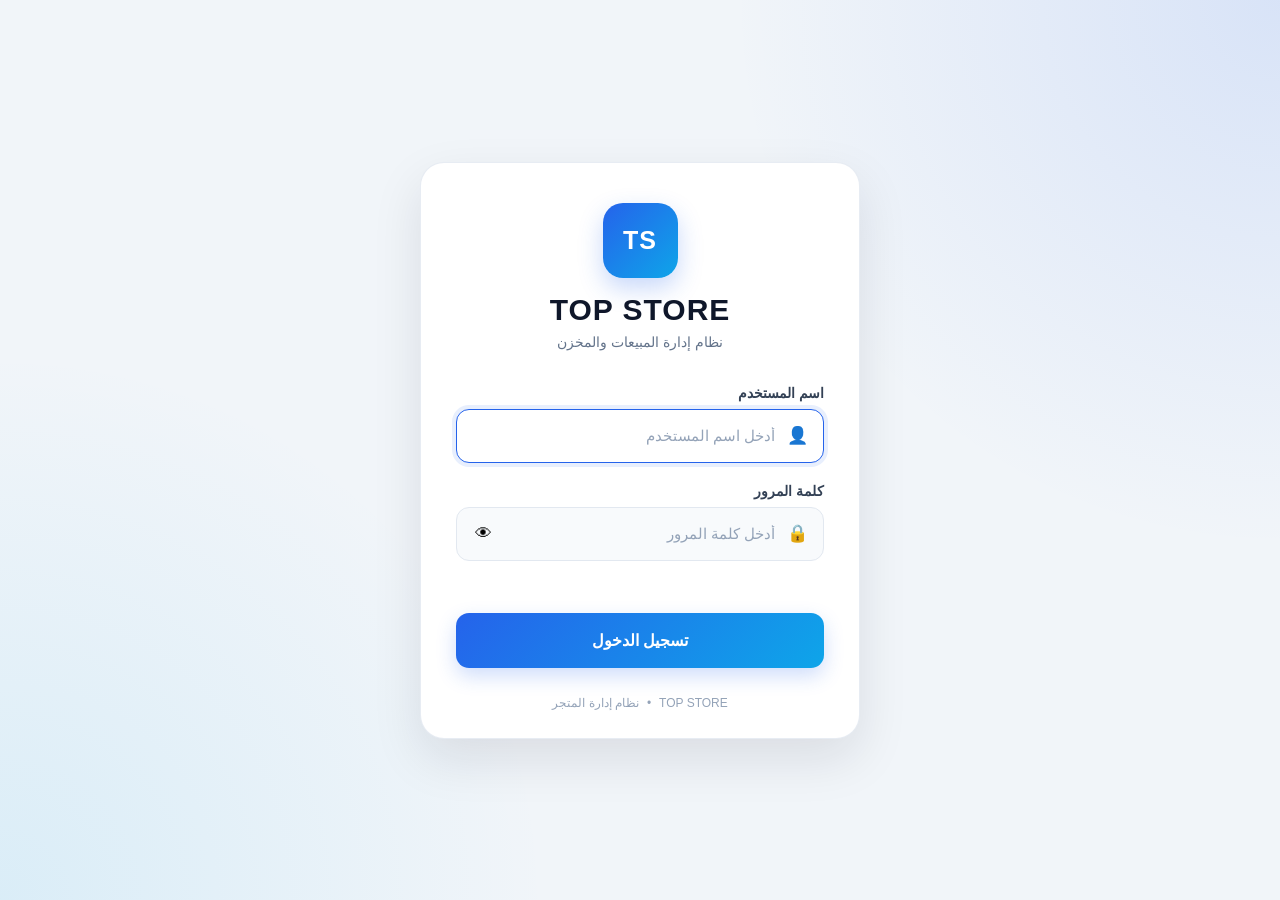
==== dashboard.html @ eb94e944 "Add files via upload" ====
<!DOCTYPE html>
<html lang="ar" dir="rtl">

<head>

    <meta charset="UTF-8">

    <meta name="viewport"
          content="width=device-width, initial-scale=1.0">

    <meta name="description"
          content="TOP STORE Dashboard">

    <title>TOP STORE | الرئيسية</title>

    <link rel="stylesheet"
          href="dashboard.css">

</head>


<body>

<div class="app">


    <!-- ==============================
         Sidebar
         ============================== -->

    <aside class="sidebar" id="sidebar">

        <div class="logo">

            <div class="logo-icon">
                TS
            </div>

            <div>

                <strong>TOP STORE</strong>

                <span>نظام إدارة المتجر</span>

            </div>

        </div>


        <nav class="menu">


            <a href="dashboard.html"
               class="menu-item active">

                <span>🏠</span>

                <span>الرئيسية</span>

            </a>


            <a href="sales.html"
               class="menu-item">

                <span>🛒</span>

                <span>المبيعات</span>

            </a>


            <a href="products.html"
               class="menu-item">

                <span>📦</span>

                <span>المنتجات والمخزن</span>

            </a>


            <a href="returns.html"
               class="menu-item">

                <span>🔄</span>

                <span>المرتجعات</span>

            </a>


            <a href="maintenance.html"
               class="menu-item">

                <span>🔧</span>

                <span>الصيانة</span>

            </a>


            <div class="menu-title">
                الإدارة المالية
            </div>


            <a href="accounts.html"
               class="menu-item">

                <span>💰</span>

                <span>الحسابات</span>

            </a>


            <a href="expenses.html"
               class="menu-item">

                <span>💸</span>

                <span>المصروفات</span>

            </a>


            <div class="menu-title">
                التقارير والإدارة
            </div>


            <a href="reports.html"
               class="menu-item">

                <span>📊</span>

                <span>التقارير</span>

            </a>


            <a href="users.html"
               class="menu-item">

                <span>👥</span>

                <span>المستخدمين</span>

            </a>


        </nav>


        <div class="sidebar-bottom">

            <button id="logoutButton"
                    class="logout-button">

                🚪

                <span>
                    تسجيل الخروج
                </span>

            </button>

        </div>

    </aside>



    <!-- ==============================
         Main
         ============================== -->

    <main class="main">


        <!-- Header -->

        <header class="header">

            <button
                id="menuButton"
                class="menu-button">

                ☰

            </button>


            <div class="header-title">

                <h1>
                    الرئيسية
                </h1>

                <p>
                    مرحبًا بك في TOP STORE
                </p>

            </div>


            <div class="user-area">

                <div class="user-info">

                    <strong id="usernameDisplay">
                        admin
                    </strong>

                    <span>
                        المدير
                    </span>

                </div>


                <div class="user-avatar">
                    A
                </div>

            </div>

        </header>



        <!-- Content -->

        <section class="content">


            <!-- Welcome -->

            <div class="welcome-card">

                <div>

                    <h2>
                        أهلاً بك 👋
                    </h2>

                    <p>
                        من هنا يمكنك إدارة المبيعات
                        والمخزن والصيانة والحسابات.
                    </p>

                </div>

                <div class="welcome-icon">
                    🏪
                </div>

            </div>



            <!-- Statistics -->

            <div class="stats-grid">


                <div class="stat-card">

                    <div class="stat-icon blue">
                        🛒
                    </div>

                    <div>

                        <span>
                            مبيعات اليوم
                        </span>

                        <strong>
                            0 ج.م
                        </strong>

                    </div>

                </div>


                <div class="stat-card">

                    <div class="stat-icon green">
                        💵
                    </div>

                    <div>

                        <span>
                            الأرباح
                        </span>

                        <strong>
                            0 ج.م
                        </strong>

                    </div>

                </div>


                <div class="stat-card">

                    <div class="stat-icon orange">
                        📦
                    </div>

                    <div>

                        <span>
                            المنتجات
                        </span>

                        <strong>
                            0
                        </strong>

                    </div>

                </div>


                <div class="stat-card">

                    <div class="stat-icon red">
                        ⚠️
                    </div>

                    <div>

                        <span>
                            منتجات ناقصة
                        </span>

                        <strong>
                            0
                        </strong>

                    </div>

                </div>

            </div>



            <!-- Quick Actions -->

            <div class="section-header">

                <div>

                    <h2>
                        العمليات السريعة
                    </h2>

                    <p>
                        اختصارات لأهم وظائف النظام
                    </p>

                </div>

            </div>


            <div class="quick-grid">


                <a href="sales.html"
                   class="quick-card">

                    <span>
                        🛒
                    </span>

                    <strong>
                        بيع جديد
                    </strong>

                    <small>
                        إنشاء فاتورة جديدة
                    </small>

                </a>


                <a href="products.html"
                   class="quick-card">

                    <span>
                        📦
                    </span>

                    <strong>
                        إضافة منتج
                    </strong>

                    <small>
                        إضافة منتج للمخزن
                    </small>

                </a>


                <a href="maintenance.html"
                   class="quick-card">

                    <span>
                        🔧
                    </span>

                    <strong>
                        صيانة جديدة
                    </strong>

                    <small>
                        تسجيل جهاز للصيانة
                    </small>

                </a>


                <a href="expenses.html"
                   class="quick-card">

                    <span>
                        💸
                    </span>

                    <strong>
                        إضافة مصروف
                    </strong>

                    <small>
                        تسجيل مصروف جديد
                    </small>

                </a>

            </div>



            <!-- Activity -->

            <div class="section-header">

                <div>

                    <h2>
                        آخر العمليات
                    </h2>

                    <p>
                        أحدث عمليات النظام
                    </p>

                </div>

            </div>


            <div class="empty-card">

                <div class="empty-icon">
                    📋
                </div>

                <h3>
                    لا توجد عمليات حتى الآن
                </h3>

                <p>
                    عند تنفيذ عمليات البيع أو
                    إضافة المنتجات ستظهر هنا.
                </p>

            </div>


        </section>


    </main>

</div>


<script src="dashboard.js"></script>

</body>

</html>
---- dashboard.css ----
* {
    margin: 0;
    padding: 0;
    box-sizing: border-box;
}

:root {

    --primary: #2563eb;
    --primary-dark: #1d4ed8;

    --background: #f1f5f9;
    --white: #ffffff;

    --text: #0f172a;
    --muted: #64748b;

    --border: #e2e8f0;

    --sidebar: #0f172a;

    --danger: #dc2626;
    --success: #16a34a;
    --warning: #f59e0b;
}

body {

    font-family:
        "Segoe UI",
        Tahoma,
        Arial,
        sans-serif;

    background: var(--background);

    color: var(--text);
}


.app {

    min-height: 100vh;

    display: flex;
}


/* ==================================
   Sidebar
   ================================== */

.sidebar {

    position: fixed;

    right: 0;
    top: 0;

    width: 270px;

    height: 100vh;

    background: var(--sidebar);

    color: white;

    display: flex;

    flex-direction: column;

    z-index: 1000;

    transition: transform 0.3s ease;
}


.logo {

    height: 90px;

    padding: 20px;

    display: flex;

    align-items: center;

    gap: 12px;

    border-bottom:
        1px solid rgba(255,255,255,0.08);
}


.logo-icon {

    width: 48px;
    height: 48px;

    border-radius: 13px;

    display: flex;

    align-items: center;
    justify-content: center;

    font-weight: 800;

    background:
        linear-gradient(
            135deg,
            #2563eb,
            #0ea5e9
        );
}


.logo strong {

    display: block;

    font-size: 17px;
}


.logo span {

    display: block;

    margin-top: 4px;

    font-size: 11px;

    color: #94a3b8;
}


/* Menu */

.menu {

    flex: 1;

    padding: 18px 12px;

    overflow-y: auto;
}


.menu-item {

    display: flex;

    align-items: center;

    gap: 13px;

    height: 48px;

    padding: 0 15px;

    margin-bottom: 5px;

    border-radius: 10px;

    color: #cbd5e1;

    text-decoration: none;

    font-size: 14px;

    transition:
        background 0.2s,
        color 0.2s;
}


.menu-item:hover {

    background:
        rgba(255,255,255,0.07);

    color: white;
}


.menu-item.active {

    background:
        linear-gradient(
            135deg,
            #2563eb,
            #0ea5e9
        );

    color: white;
}


.menu-item span:first-child {

    width: 23px;

    text-align: center;

    font-size: 17px;
}


.menu-title {

    color: #64748b;

    font-size: 11px;

    margin: 23px 14px 8px;
}


/* Sidebar Bottom */

.sidebar-bottom {

    padding: 15px;

    border-top:
        1px solid rgba(255,255,255,0.08);
}


.logout-button {

    width: 100%;

    height: 46px;

    border: none;

    border-radius: 10px;

    background:
        rgba(220,38,38,0.12);

    color: #fca5a5;

    cursor: pointer;

    font-size: 14px;

    display: flex;

    align-items: center;

    justify-content: center;

    gap: 10px;
}


.logout-button:hover {

    background:
        rgba(220,38,38,0.20);
}


/* ==================================
   Main
   ================================== */

.main {

    width: calc(100% - 270px);

    margin-right: 270px;

    min-height: 100vh;
}


/* Header */

.header {

    height: 90px;

    background: var(--white);

    border-bottom:
        1px solid var(--border);

    display: flex;

    align-items: center;

    padding: 0 30px;

    justify-content: space-between;
}


.menu-button {

    display: none;

    border: none;

    background: #f1f5f9;

    width: 42px;
    height: 42px;

    border-radius: 10px;

    cursor: pointer;

    font-size: 20px;
}


.header-title {

    flex: 1;

    margin-right: 20px;
}


.header-title h1 {

    font-size: 22px;

    margin-bottom: 4px;
}


.header-title p {

    color: var(--muted);

    font-size: 13px;
}


.user-area {

    display: flex;

    align-items: center;

    gap: 12px;
}


.user-info {

    text-align: left;
}


.user-info strong {

    display: block;

    font-size: 14px;
}


.user-info span {

    display: block;

    color: var(--muted);

    font-size: 11px;

    margin-top: 3px;
}


.user-avatar {

    width: 44px;
    height: 44px;

    border-radius: 50%;

    background:
        linear-gradient(
            135deg,
            #2563eb,
            #0ea5e9
        );

    color: white;

    display: flex;

    align-items: center;
    justify-content: center;

    font-weight: 800;
}


/* ==================================
   Content
   ================================== */

.content {

    padding: 30px;
}


/* Welcome */

.welcome-card {

    min-height: 150px;

    padding: 28px;

    border-radius: 18px;

    background:
        linear-gradient(
            135deg,
            #2563eb,
            #0ea5e9
        );

    color: white;

    display: flex;

    align-items: center;

    justify-content: space-between;

    margin-bottom: 25px;
}


.welcome-card h2 {

    font-size: 25px;

    margin-bottom: 8px;
}


.welcome-card p {

    color: rgba(255,255,255,0.85);

    font-size: 14px;
}


.welcome-icon {

    font-size: 65px;

    opacity: 0.9;
}


/* ==================================
   Stats
   ================================== */

.stats-grid {

    display: grid;

    grid-template-columns:
        repeat(4, 1fr);

    gap: 18px;

    margin-bottom: 35px;
}


.stat-card {

    background: white;

    border:
        1px solid var(--border);

    border-radius: 16px;

    padding: 20px;

    display: flex;

    align-items: center;

    gap: 15px;

    box-shadow:
        0 4px 12px rgba(15,23,42,0.03);
}


.stat-icon {

    width: 52px;
    height: 52px;

    border-radius: 13px;

    display: flex;

    align-items: center;
    justify-content: center;

    font-size: 22px;
}


.stat-icon.blue {

    background: #dbeafe;
}


.stat-icon.green {

    background: #dcfce7;
}


.stat-icon.orange {

    background: #fef3c7;
}


.stat-icon.red {

    background: #fee2e2;
}


.stat-card span {

    display: block;

    color: var(--muted);

    font-size: 12px;

    margin-bottom: 6px;
}


.stat-card strong {

    font-size: 20px;
}


/* ==================================
   Section
   ================================== */

.section-header {

    margin-bottom: 15px;
}


.section-header h2 {

    font-size: 19px;

    margin-bottom: 5px;
}


.section-header p {

    color: var(--muted);

    font-size: 13px;
}


/* Quick Actions */

.quick-grid {

    display: grid;

    grid-template-columns:
        repeat(4, 1fr);

    gap: 18px;

    margin-bottom: 35px;
}


.quick-card {

    background: white;

    border:
        1px solid var(--border);

    border-radius: 16px;

    padding: 22px;

    text-decoration: none;

    color: var(--text);

    transition:
        transform 0.2s,
        box-shadow 0.2s,
        border-color 0.2s;
}


.quick-card:hover {

    transform: translateY(-3px);

    border-color: #bfdbfe;

    box-shadow:
        0 10px 25px rgba(15,23,42,0.08);
}


.quick-card span {

    display: block;

    font-size: 30px;

    margin-bottom: 12px;
}


.quick-card strong {

    display: block;

    font-size: 15px;

    margin-bottom: 6px;
}


.quick-card small {

    color: var(--muted);

    font-size: 12px;
}


/* Empty */

.empty-card {

    background: white;

    border:
        1px solid var(--border);

    border-radius: 16px;

    min-height: 230px;

    display: flex;

    flex-direction: column;

    align-items: center;

    justify-content: center;

    text-align: center;

    padding: 30px;
}


.empty-icon {

    font-size: 42px;

    margin-bottom: 12px;
}


.empty-card h3 {

    font-size: 16px;

    margin-bottom: 8px;
}


.empty-card p {

    color: var(--muted);

    font-size: 13px;
}


/* ==================================
   Responsive
   ================================== */

@media (max-width: 1100px) {

    .stats-grid {

        grid-template-columns:
            repeat(2, 1fr);
    }

    .quick-grid {

        grid-template-columns:
            repeat(2, 1fr);
    }
}


@media (max-width: 800px) {

    .sidebar {

        transform:
            translateX(100%);
    }

    .sidebar.open {

        transform:
            translateX(0);
    }

    .main {

        width: 100%;

        margin-right: 0;
    }

    .menu-button {

        display: block;
    }

    .header {

        padding: 0 18px;

        gap: 10px;
    }

    .content {

        padding: 18px;
    }
}


@media (max-width: 550px) {

    .header {

        height: 75px;
    }

    .header-title h1 {

        font-size: 18px;
    }

    .header-title p {

        display: none;
    }

    .user-info {

        display: none;
    }

    .user-avatar {

        width: 40px;
        height: 40px;
    }

    .welcome-card {

        padding: 22px;

        min-height: 135px;
    }

    .welcome-card h2 {

        font-size: 21px;
    }

    .welcome-icon {

        font-size: 45px;
    }

    .stats-grid {

        grid-template-columns: 1fr;
    }

    .quick-grid {

        grid-template-columns: 1fr 1fr;

        gap: 10px;
    }

    .quick-card {

        padding: 16px;
    }
}


@media (max-width: 360px) {

    .quick-grid {

        grid-template-columns: 1fr;
    }
}
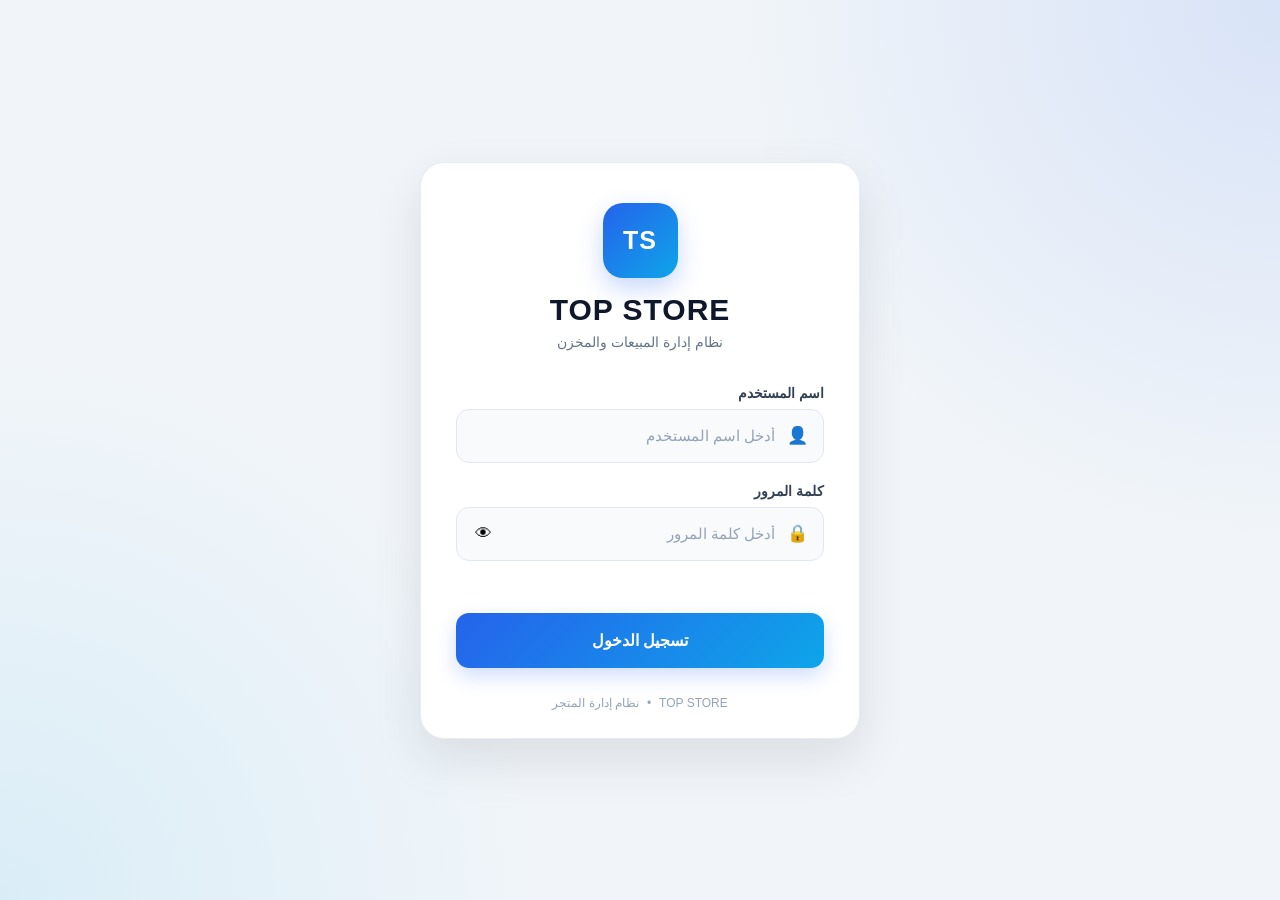
==== commit 71e55790: "Update dashboard.html" ====
--- a/dashboard.html
+++ b/dashboard.html
@@ -18,15 +18,13 @@
 
 </head>
 
-
 <body>
 
 <div class="app">
 
-
-    <!-- ==============================
-         Sidebar
-         ============================== -->
+    <!-- ==========================================
+         SIDEBAR
+    =========================================== -->
 
     <aside class="sidebar" id="sidebar">
 
@@ -37,25 +35,30 @@
             </div>
 
             <div>
-
                 <strong>TOP STORE</strong>
 
-                <span>نظام إدارة المتجر</span>
-
+                <span>
+                    نظام إدارة المتجر
+                </span>
             </div>
 
         </div>
 
 
+        <!-- ======================================
+             MENU
+        ======================================= -->
+
         <nav class="menu">
-
 
             <a href="dashboard.html"
                class="menu-item active">
 
                 <span>🏠</span>
 
-                <span>الرئيسية</span>
+                <span>
+                    الرئيسية
+                </span>
 
             </a>
 
@@ -65,7 +68,9 @@
 
                 <span>🛒</span>
 
-                <span>المبيعات</span>
+                <span>
+                    المبيعات
+                </span>
 
             </a>
 
@@ -75,7 +80,9 @@
 
                 <span>📦</span>
 
-                <span>المنتجات والمخزن</span>
+                <span>
+                    المنتجات والمخزن
+                </span>
 
             </a>
 
@@ -85,7 +92,9 @@
 
                 <span>🔄</span>
 
-                <span>المرتجعات</span>
+                <span>
+                    المرتجعات
+                </span>
 
             </a>
 
@@ -95,7 +104,9 @@
 
                 <span>🔧</span>
 
-                <span>الصيانة</span>
+                <span>
+                    الصيانة
+                </span>
 
             </a>
 
@@ -110,7 +121,9 @@
 
                 <span>💰</span>
 
-                <span>الحسابات</span>
+                <span>
+                    الحسابات
+                </span>
 
             </a>
 
@@ -120,7 +133,9 @@
 
                 <span>💸</span>
 
-                <span>المصروفات</span>
+                <span>
+                    المصروفات
+                </span>
 
             </a>
 
@@ -135,7 +150,9 @@
 
                 <span>📊</span>
 
-                <span>التقارير</span>
+                <span>
+                    التقارير
+                </span>
 
             </a>
 
@@ -145,20 +162,29 @@
 
                 <span>👥</span>
 
-                <span>المستخدمين</span>
-
-            </a>
-
+                <span>
+                    المستخدمين
+                </span>
+
+            </a>
 
         </nav>
 
 
+        <!-- ======================================
+             LOGOUT
+        ======================================= -->
+
         <div class="sidebar-bottom">
 
-            <button id="logoutButton"
-                    class="logout-button">
-
-                🚪
+            <button
+                id="logoutButton"
+                class="logout-button"
+                type="button">
+
+                <span>
+                    🚪
+                </span>
 
                 <span>
                     تسجيل الخروج
@@ -171,21 +197,23 @@
     </aside>
 
 
-
-    <!-- ==============================
-         Main
-         ============================== -->
+    <!-- ==========================================
+         MAIN
+    =========================================== -->
 
     <main class="main">
 
 
-        <!-- Header -->
+        <!-- ======================================
+             HEADER
+        ======================================= -->
 
         <header class="header">
 
             <button
                 id="menuButton"
-                class="menu-button">
+                class="menu-button"
+                type="button">
 
                 ☰
 
@@ -205,23 +233,29 @@
             </div>
 
 
+            <!-- USER -->
+
             <div class="user-area">
 
                 <div class="user-info">
 
                     <strong id="usernameDisplay">
-                        admin
+                        المستخدم
                     </strong>
 
-                    <span>
-                        المدير
+                    <span id="roleDisplay">
+                        المستخدم
                     </span>
 
                 </div>
 
 
-                <div class="user-avatar">
-                    A
+                <div
+                    class="user-avatar"
+                    id="userAvatar">
+
+                    U
+
                 </div>
 
             </div>
@@ -229,13 +263,16 @@
         </header>
 
 
-
-        <!-- Content -->
+        <!-- ======================================
+             CONTENT
+        ======================================= -->
 
         <section class="content">
 
 
-            <!-- Welcome -->
+            <!-- ==================================
+                 WELCOME
+            =================================== -->
 
             <div class="welcome-card">
 
@@ -246,11 +283,13 @@
                     </h2>
 
                     <p>
-                        من هنا يمكنك إدارة المبيعات
-                        والمخزن والصيانة والحسابات.
+                        من هنا يمكنك إدارة
+                        المبيعات والمخزن
+                        والصيانة والحسابات.
                     </p>
 
                 </div>
+
 
                 <div class="welcome-icon">
                     🏪
@@ -259,11 +298,14 @@
             </div>
 
 
-
-            <!-- Statistics -->
+            <!-- ==================================
+                 STATISTICS
+            =================================== -->
 
             <div class="stats-grid">
 
+
+                <!-- SALES -->
 
                 <div class="stat-card">
 
@@ -277,7 +319,7 @@
                             مبيعات اليوم
                         </span>
 
-                        <strong>
+                        <strong id="todaySales">
                             0 ج.م
                         </strong>
 
@@ -285,6 +327,8 @@
 
                 </div>
 
+
+                <!-- PROFITS -->
 
                 <div class="stat-card">
 
@@ -298,7 +342,7 @@
                             الأرباح
                         </span>
 
-                        <strong>
+                        <strong id="todayProfit">
                             0 ج.م
                         </strong>
 
@@ -306,6 +350,8 @@
 
                 </div>
 
+
+                <!-- PRODUCTS -->
 
                 <div class="stat-card">
 
@@ -319,7 +365,7 @@
                             المنتجات
                         </span>
 
-                        <strong>
+                        <strong id="productsCount">
                             0
                         </strong>
 
@@ -327,6 +373,8 @@
 
                 </div>
 
+
+                <!-- LOW STOCK -->
 
                 <div class="stat-card">
 
@@ -340,7 +388,7 @@
                             منتجات ناقصة
                         </span>
 
-                        <strong>
+                        <strong id="lowStockCount">
                             0
                         </strong>
 
@@ -351,8 +399,9 @@
             </div>
 
 
-
-            <!-- Quick Actions -->
+            <!-- ==================================
+                 QUICK ACTIONS
+            =================================== -->
 
             <div class="section-header">
 
@@ -374,6 +423,8 @@
             <div class="quick-grid">
 
 
+                <!-- NEW SALE -->
+
                 <a href="sales.html"
                    class="quick-card">
 
@@ -392,6 +443,8 @@
                 </a>
 
 
+                <!-- PRODUCTS -->
+
                 <a href="products.html"
                    class="quick-card">
 
@@ -400,15 +453,17 @@
                     </span>
 
                     <strong>
-                        إضافة منتج
+                        المنتجات والمخزن
                     </strong>
 
                     <small>
-                        إضافة منتج للمخزن
+                        إدارة المنتجات والمخزون
                     </small>
 
                 </a>
 
+
+                <!-- MAINTENANCE -->
 
                 <a href="maintenance.html"
                    class="quick-card">
@@ -428,6 +483,8 @@
                 </a>
 
 
+                <!-- EXPENSES -->
+
                 <a href="expenses.html"
                    class="quick-card">
 
@@ -448,8 +505,9 @@
             </div>
 
 
-
-            <!-- Activity -->
+            <!-- ==================================
+                 ACTIVITY
+            =================================== -->
 
             <div class="section-header">
 
@@ -468,7 +526,9 @@
             </div>
 
 
-            <div class="empty-card">
+            <div
+                class="empty-card"
+                id="activityContainer">
 
                 <div class="empty-icon">
                     📋
@@ -488,14 +548,22 @@
 
         </section>
 
-
     </main>
 
 </div>
 
 
+<!-- ==========================================
+     SCRIPTS
+=========================================== -->
+
+<!-- الصلاحيات أولاً -->
+<script src="permissions.js"></script>
+
+<!-- dashboard بعد الصلاحيات -->
 <script src="dashboard.js"></script>
 
+
 </body>
 
-</html>+</html>
